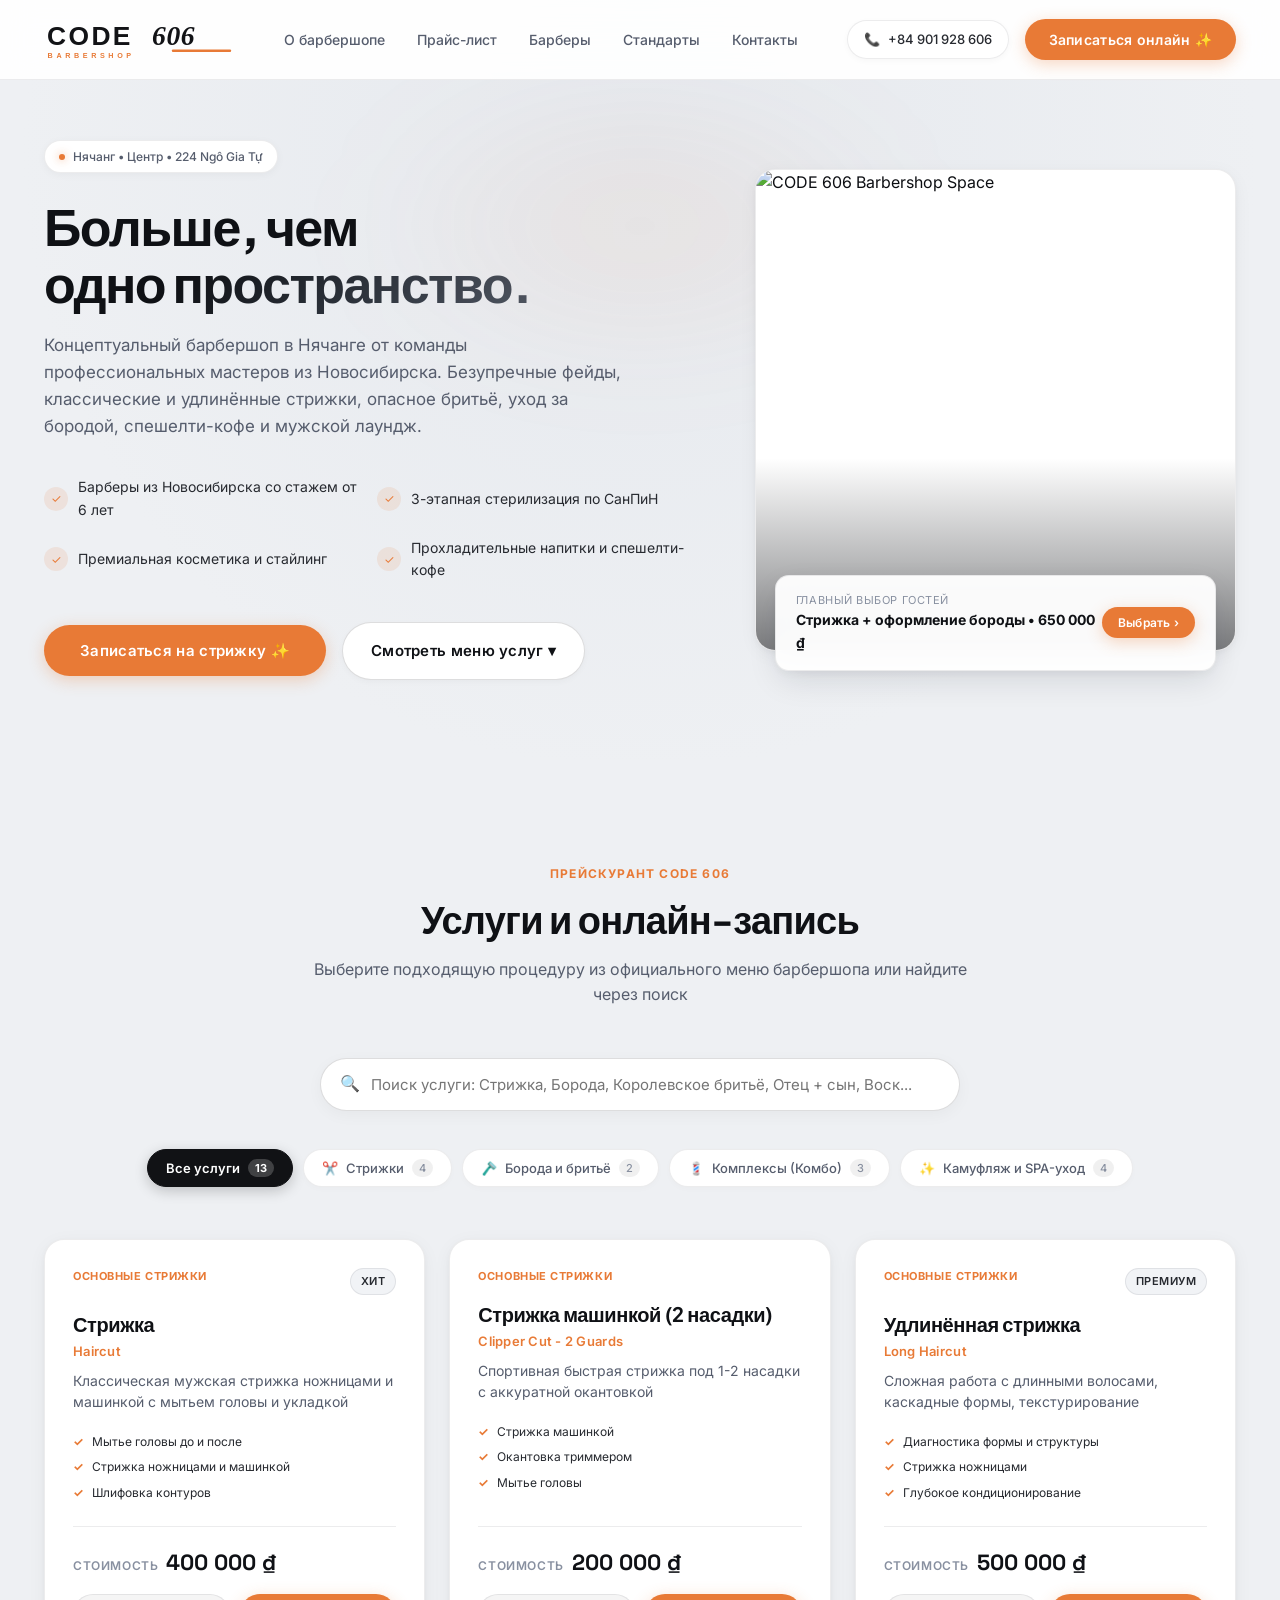
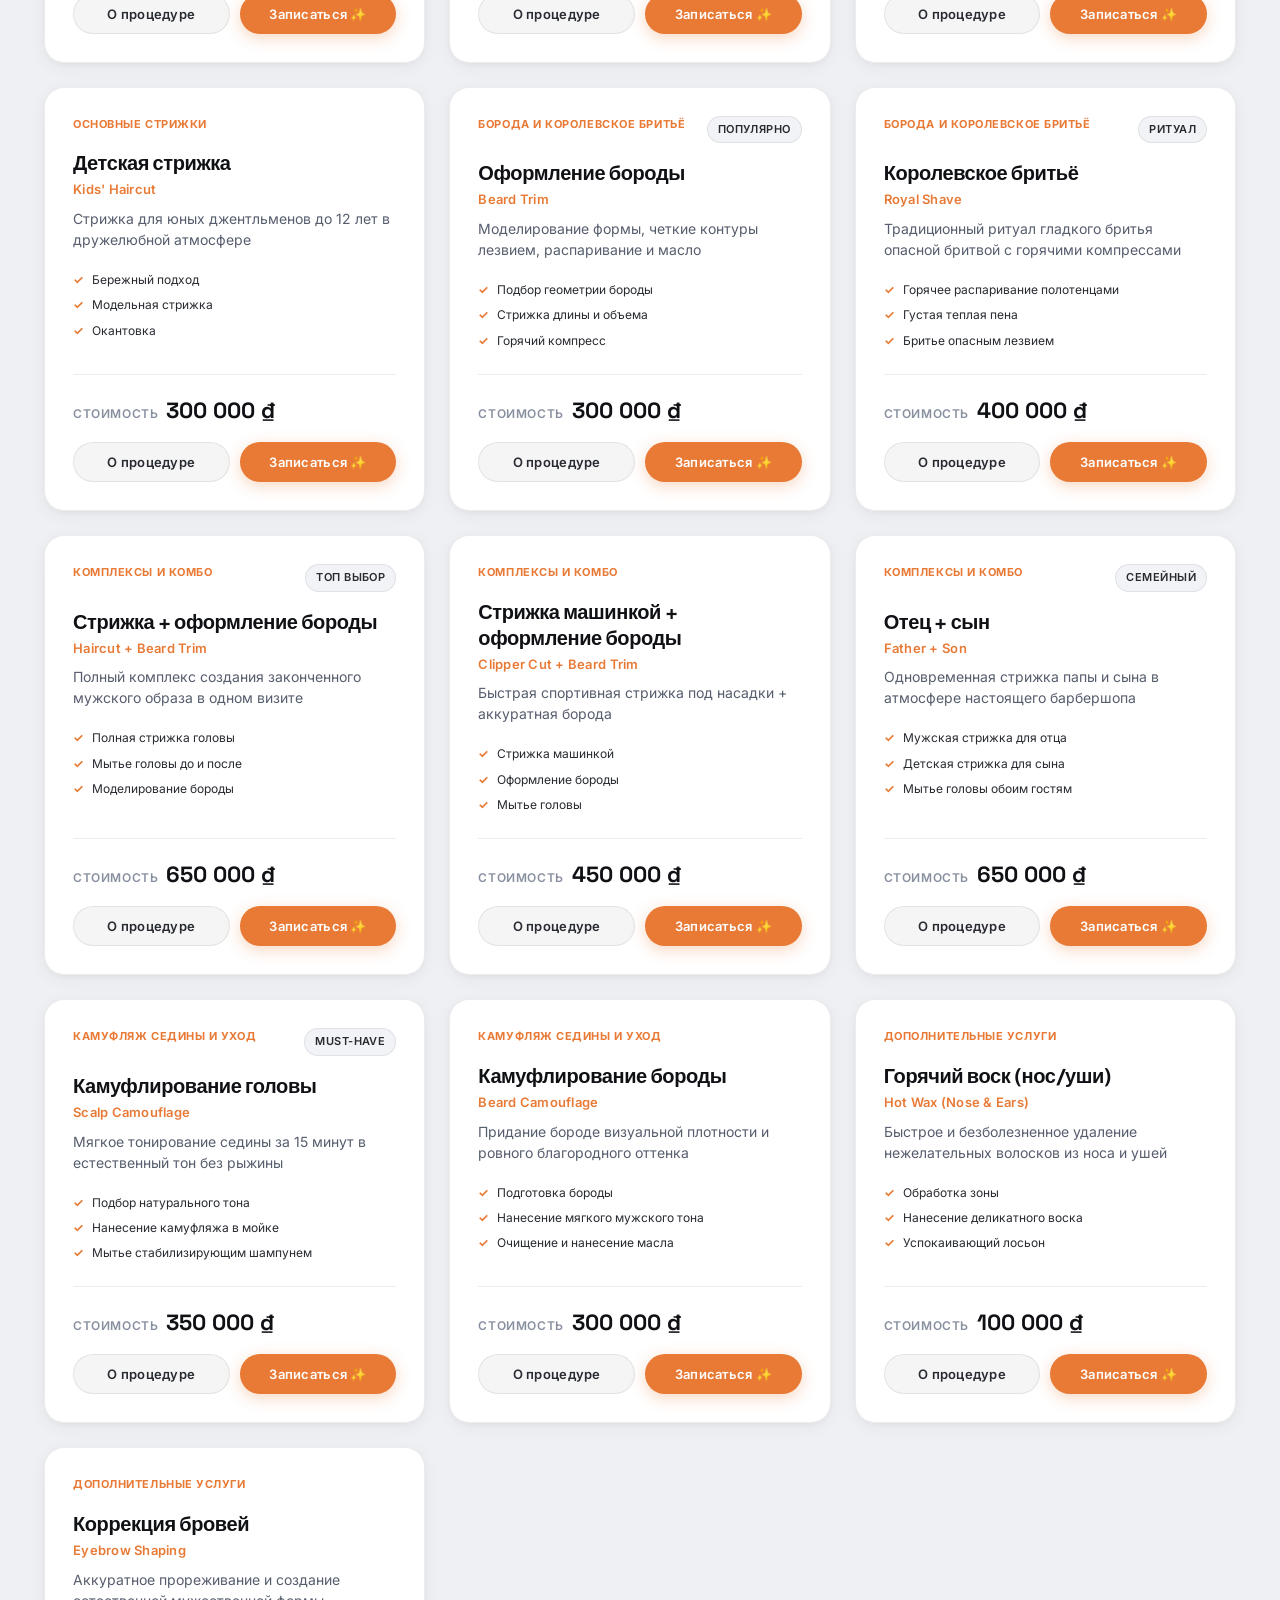
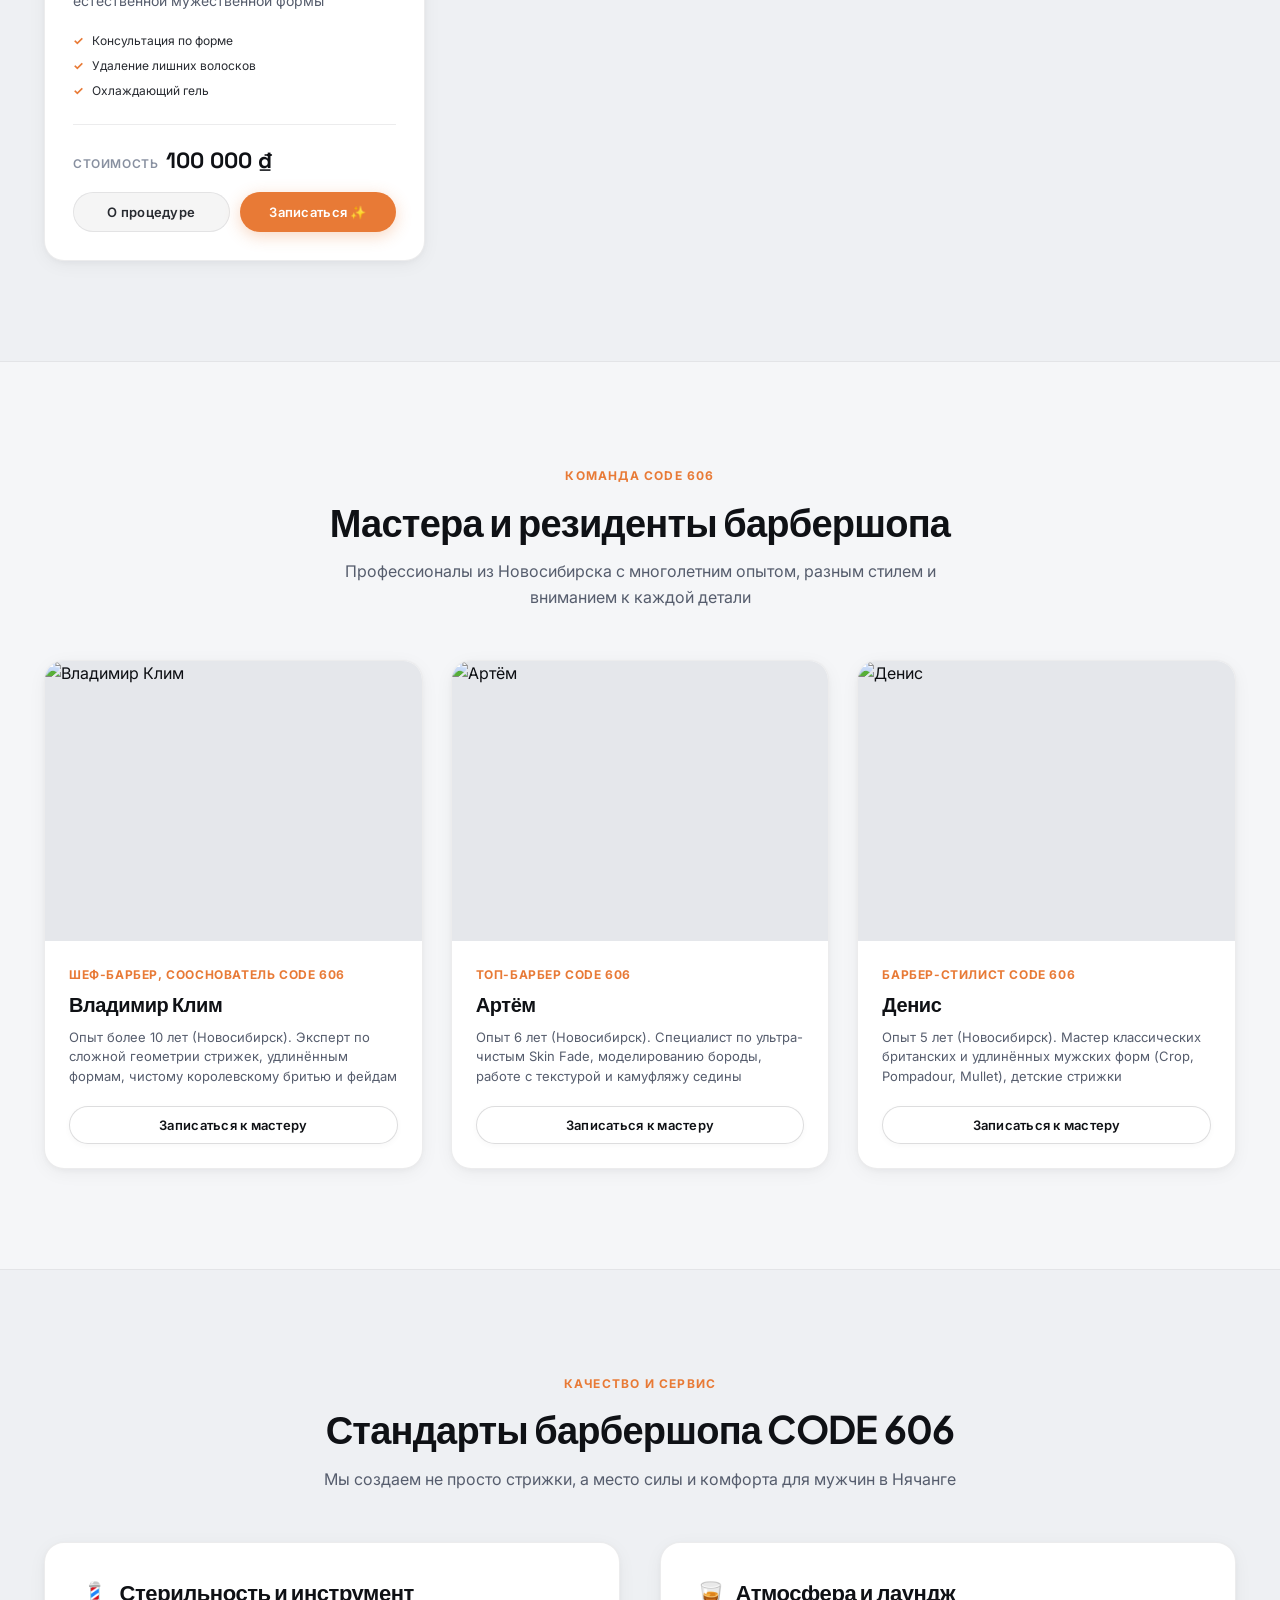
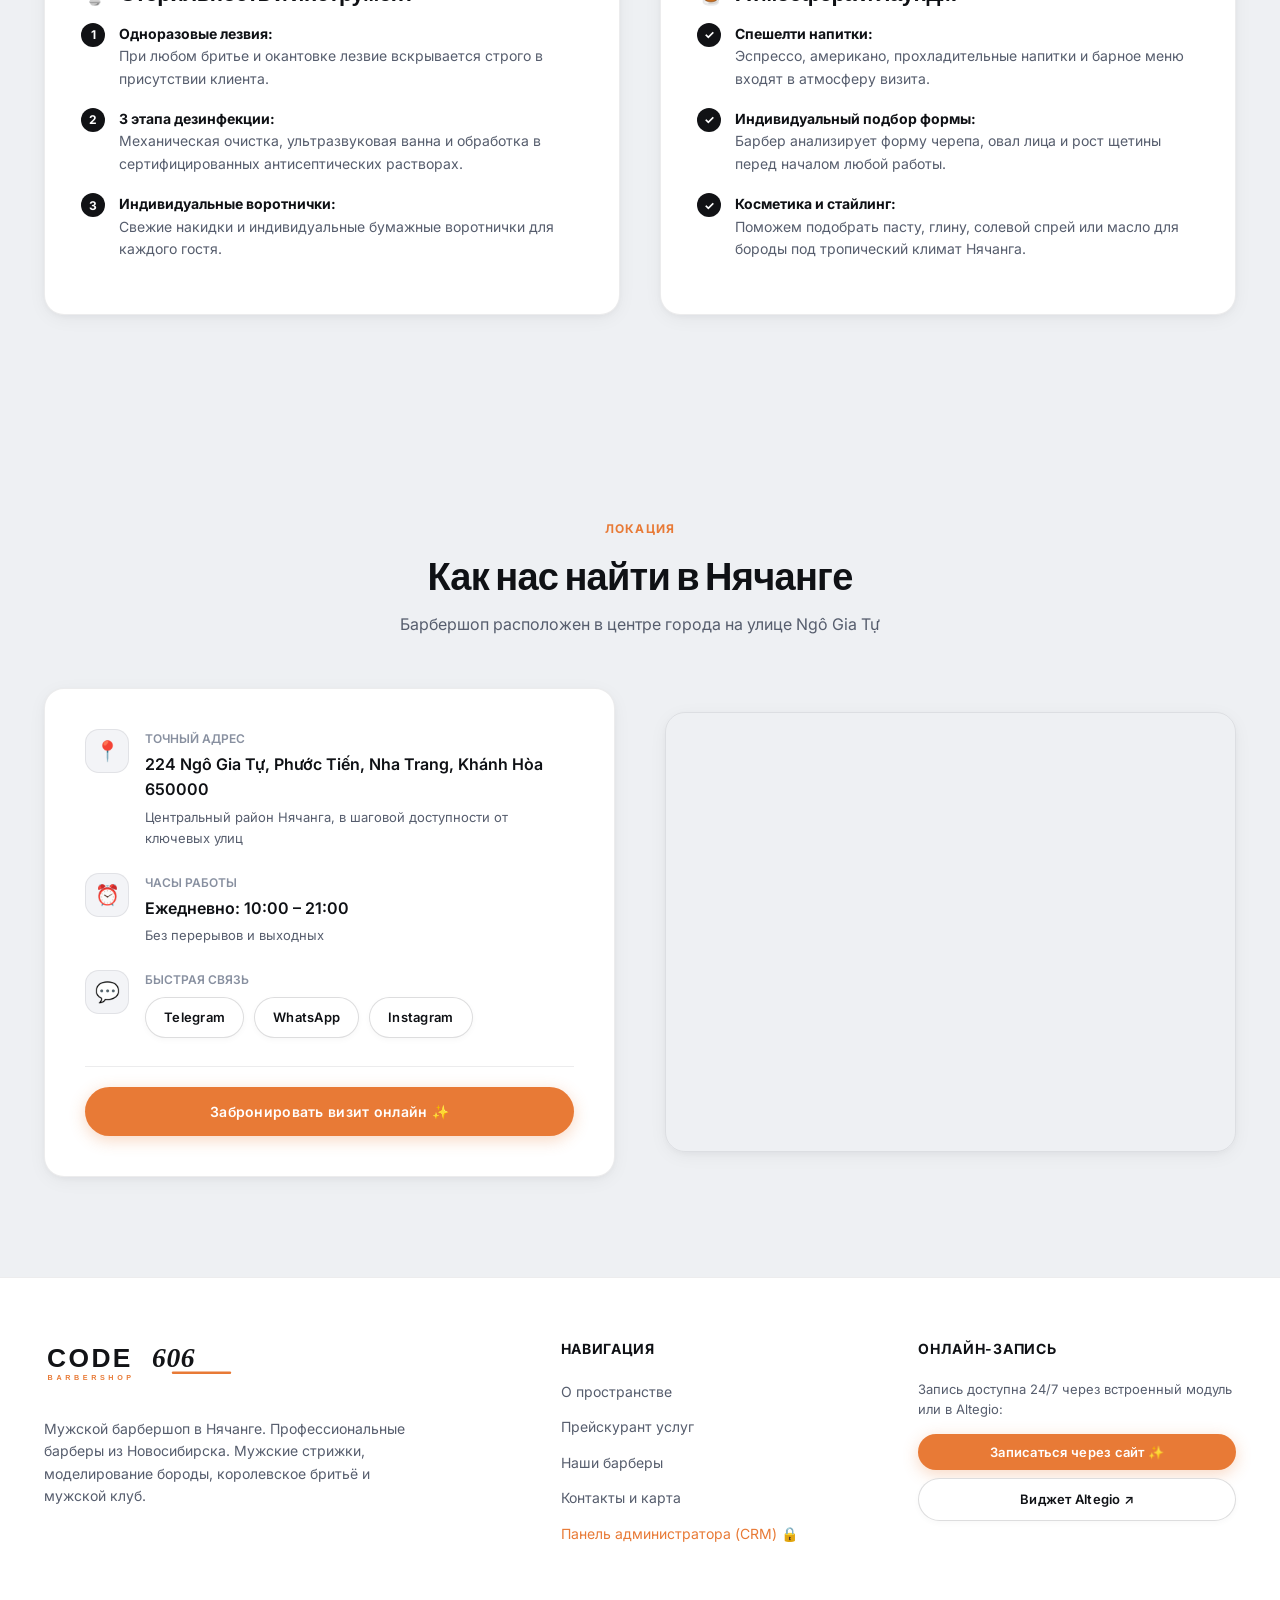
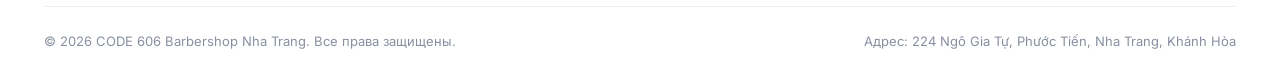
==== code-606/index.html @ a04df71b "Add CODE 606 Barbershop website and CRM in light minimalist theme" ====
<!DOCTYPE html>
<html lang="ru">
<head>
  <meta charset="UTF-8">
  <meta name="viewport" content="width=device-width, initial-scale=1.0">
  <meta http-equiv="Cache-Control" content="no-cache, no-store, must-revalidate">
  <meta http-equiv="Pragma" content="no-cache">
  <meta http-equiv="Expires" content="0">
  <title>CODE 606 Barbershop | Мужские стрижки и бритьё в Нячанге</title>
  <meta name="description" content="CODE 606 Barbershop в Нячанге (224 Ngô Gia Tự). Профессиональные барберы из Новосибирска. Мужские и детские стрижки, удлинённые формы, оформление бороды, королевское бритьё, камуфляж седины и воск.">
  <link rel="stylesheet" href="css/style.css?v=2.0">
  <link rel="icon" type="image/svg+xml" href="assets/favicon.svg">
</head>
<body>

  <!-- Fixed Top Navigation Bar -->
  <header class="header">
    <div class="container header-inner">
      <!-- Brand Logo -->
      <a href="index.html" class="logo-wrap" title="CODE 606 Barbershop">
        <img src="assets/logo.svg" alt="CODE 606 Barbershop" class="brand-logo-img">
      </a>

      <!-- Desktop Navigation -->
      <nav>
        <ul class="nav-links">
          <li><a href="#about" class="nav-link">О барбершопе</a></li>
          <li><a href="#services" class="nav-link">Прайс-лист</a></li>
          <li><a href="#team" class="nav-link">Барберы</a></li>
          <li><a href="#standards" class="nav-link">Стандарты</a></li>
          <li><a href="#contacts" class="nav-link">Контакты</a></li>
        </ul>
      </nav>

      <!-- Action Group -->
      <div class="header-actions">
        <a href="tel:+84901928606" class="phone-pill">
          <span>📞</span> +84 901 928 606
        </a>
        <button class="btn btn-primary" onclick="window.bookingEngine.open()">
          Записаться онлайн ✨
        </button>
      </div>
    </div>
  </header>

  <!-- Hero Section -->
  <section class="hero" id="about">
    <div class="container hero-grid">
      <div class="hero-content">
        <div class="hero-pill-tag">
          <span class="dot"></span>
          <span>Нячанг • Центр • 224 Ngô Gia Tự</span>
        </div>
        
        <h1 class="hero-title">
          Больше, чем <br>
          <span class="highlight">одно пространство.</span>
        </h1>
        
        <p class="hero-desc">
          Концептуальный барбершоп в Нячанге от команды профессиональных мастеров из Новосибирска. Безупречные фейды, классические и удлинённые стрижки, опасное бритьё, уход за бородой, спешелти-кофе и мужской лаундж.
        </p>

        <div class="hero-features">
          <div class="feature-item">
            <div class="feature-icon-circle">✓</div>
            <span>Барберы из Новосибирска со стажем от 6 лет</span>
          </div>
          <div class="feature-item">
            <div class="feature-icon-circle">✓</div>
            <span>3-этапная стерилизация по СанПиН</span>
          </div>
          <div class="feature-item">
            <div class="feature-icon-circle">✓</div>
            <span>Премиальная косметика и стайлинг</span>
          </div>
          <div class="feature-item">
            <div class="feature-icon-circle">✓</div>
            <span>Прохладительные напитки и спешелти-кофе</span>
          </div>
        </div>

        <div class="hero-cta-group">
          <button class="btn btn-primary" data-action="book-general" style="padding: 16px 36px; font-size: 15px;">
            Записаться на стрижку ✨
          </button>
          <a href="#services" class="btn btn-outline" style="padding: 16px 28px; font-size: 15px;">
            Смотреть меню услуг ▾
          </a>
        </div>
      </div>

      <div class="hero-visual">
        <div class="hero-card-frame">
          <img src="https://images.unsplash.com/photo-1503951914875-452162b0f3f1?auto=format&fit=crop&w=1000&q=80" alt="CODE 606 Barbershop Space">
          <div class="hero-card-overlay"></div>
        </div>
        
        <div class="hero-badge-float" onclick="window.bookingEngine.open('srv-haircut-beard')" style="cursor: pointer;" title="Записаться на комбо: Стрижка + оформление бороды">
          <div>
            <div class="badge-info-label">Главный выбор гостей</div>
            <div class="badge-info-val">Стрижка + оформление бороды • 650 000 ₫</div>
          </div>
          <button class="btn btn-primary" style="padding: 8px 16px; font-size: 12px;">Выбрать ›</button>
        </div>
      </div>
    </div>
  </section>

  <!-- Interactive Catalog Section -->
  <section class="section" id="services">
    <div class="container">
      <div class="section-head">
        <span class="section-tag">Прейскурант CODE 606</span>
        <h2 class="section-title">Услуги и онлайн-запись</h2>
        <p class="section-subtitle">Выберите подходящую процедуру из официального меню барбершопа или найдите через поиск</p>
      </div>

      <!-- Toolbar: Search & Categories -->
      <div class="catalog-toolbar">
        <div class="search-bar-wrap">
          <span class="search-icon">🔍</span>
          <input type="text" id="serviceSearchInput" placeholder="Поиск услуги: Стрижка, Борода, Королевское бритьё, Отец + сын, Воск...">
        </div>

        <div class="category-tabs-nav" id="categoryTabs">
          <!-- Injected via app.js -->
        </div>

        <!-- Подкатегории для выбранной группы -->
        <div class="sub-category-pills-nav" id="subCategoryTabs" style="display: none;">
          <!-- Injected via app.js -->
        </div>
      </div>

      <!-- Services Grid -->
      <div class="services-grid" id="servicesGrid">
        <!-- Injected via app.js -->
      </div>
    </div>
  </section>

  <!-- Specialists / Team Section -->
  <section class="section team-section" id="team">
    <div class="container">
      <div class="section-head">
        <span class="section-tag">Команда CODE 606</span>
        <h2 class="section-title">Мастера и резиденты барбершопа</h2>
        <p class="section-subtitle">Профессионалы из Новосибирска с многолетним опытом, разным стилем и вниманием к каждой детали</p>
      </div>

      <div class="team-grid" id="specialistsGrid">
        <!-- Injected via app.js -->
      </div>
    </div>
  </section>

  <!-- Standards & Culture -->
  <section class="section" id="standards">
    <div class="container">
      <div class="section-head">
        <span class="section-tag">Качество и сервис</span>
        <h2 class="section-title">Стандарты барбершопа CODE 606</h2>
        <p class="section-subtitle">Мы создаем не просто стрижки, а место силы и комфорта для мужчин в Нячанге</p>
      </div>

      <div class="info-guide-grid">
        <!-- Card 1 -->
        <div class="info-card">
          <h3 class="info-card-title">
            <span>💈</span> Стерильность и инструмент
          </h3>
          <ul class="info-steps-list">
            <li>
              <span class="step-num">1</span>
              <div>
                <strong style="color: var(--text-main);">Одноразовые лезвия:</strong>
                <p>При любом бритье и окантовке лезвие вскрывается строго в присутствии клиента.</p>
              </div>
            </li>
            <li>
              <span class="step-num">2</span>
              <div>
                <strong style="color: var(--text-main);">3 этапа дезинфекции:</strong>
                <p>Механическая очистка, ультразвуковая ванна и обработка в сертифицированных антисептических растворах.</p>
              </div>
            </li>
            <li>
              <span class="step-num">3</span>
              <div>
                <strong style="color: var(--text-main);">Индивидуальные воротнички:</strong>
                <p>Свежие накидки и индивидуальные бумажные воротнички для каждого гостя.</p>
              </div>
            </li>
          </ul>
        </div>

        <!-- Card 2 -->
        <div class="info-card">
          <h3 class="info-card-title">
            <span>🥃</span> Атмосфера и лаундж
          </h3>
          <ul class="info-steps-list">
            <li>
              <span class="step-num">✓</span>
              <div>
                <strong style="color: var(--text-main);">Спешелти напитки:</strong>
                <p>Эспрессо, американо, прохладительные напитки и барное меню входят в атмосферу визита.</p>
              </div>
            </li>
            <li>
              <span class="step-num">✓</span>
              <div>
                <strong style="color: var(--text-main);">Индивидуальный подбор формы:</strong>
                <p>Барбер анализирует форму черепа, овал лица и рост щетины перед началом любой работы.</p>
              </div>
            </li>
            <li>
              <span class="step-num">✓</span>
              <div>
                <strong style="color: var(--text-main);">Косметика и стайлинг:</strong>
                <p>Поможем подобрать пасту, глину, солевой спрей или масло для бороды под тропический климат Нячанга.</p>
              </div>
            </li>
          </ul>
        </div>
      </div>
    </div>
  </section>

  <!-- Location and Contacts -->
  <section class="section" id="contacts">
    <div class="container">
      <div class="section-head">
        <span class="section-tag">Локация</span>
        <h2 class="section-title">Как нас найти в Нячанге</h2>
        <p class="section-subtitle">Барбершоп расположен в центре города на улице Ngô Gia Tự</p>
      </div>

      <div class="contacts-grid">
        <div class="contact-card-box">
          <div class="contact-row">
            <div class="contact-icon">📍</div>
            <div>
              <div class="contact-label">Точный адрес</div>
              <div class="contact-value">224 Ngô Gia Tự, Phước Tiến, Nha Trang, Khánh Hòa 650000</div>
              <p style="font-size: 13px; margin-top: 4px; color: var(--text-muted);">
                Центральный район Нячанга, в шаговой доступности от ключевых улиц
              </p>
            </div>
          </div>

          <div class="contact-row">
            <div class="contact-icon">⏰</div>
            <div>
              <div class="contact-label">Часы работы</div>
              <div class="contact-value">Ежедневно: 10:00 – 21:00</div>
              <p style="font-size: 13px; margin-top: 4px; color: var(--text-muted);">Без перерывов и выходных</p>
            </div>
          </div>

          <div class="contact-row">
            <div class="contact-icon">💬</div>
            <div>
              <div class="contact-label">Быстрая связь</div>
              <div class="contact-value" style="display: flex; gap: 10px; margin-top: 8px; flex-wrap: wrap;">
                <a href="https://t.me/code606_nhatrang" target="_blank" class="btn btn-outline" style="padding: 9px 18px; font-size: 13px;">
                  Telegram
                </a>
                <a href="https://wa.me/84901928606" target="_blank" class="btn btn-outline" style="padding: 9px 18px; font-size: 13px;">
                  WhatsApp
                </a>
                <a href="https://www.instagram.com/code.606.vn/" target="_blank" class="btn btn-outline" style="padding: 9px 18px; font-size: 13px;">
                  Instagram
                </a>
              </div>
            </div>
          </div>

          <div style="margin-top: 28px; padding-top: 20px; border-top: 1px solid var(--border-subtle);">
            <button class="btn btn-primary" onclick="window.bookingEngine.open()" style="width: 100%; padding: 16px;">
              Забронировать визит онлайн ✨
            </button>
          </div>
        </div>

        <div class="map-container-wrap">
          <iframe 
            src="https://maps.google.com/maps?q=224+Ng%C3%B4+Gia+T%E1%BB%B1,+Ph%C6%B0%E1%BB%9Bc+Ti%E1%BA%BFn,+Nha+Trang,+Kh%C3%A1nh+H%C3%B2a&t=&z=16&ie=UTF8&iwloc=&output=embed" 
            allowfullscreen="" 
            loading="lazy" 
            referrerpolicy="no-referrer-when-downgrade">
          </iframe>
        </div>
      </div>
    </div>
  </section>

  <!-- Footer -->
  <footer class="footer">
    <div class="container">
      <div class="footer-top-grid">
        <div class="footer-brand">
          <img src="assets/logo.svg" alt="CODE 606 Barbershop" style="height: 48px; width: auto; margin-bottom: 8px;">
          <p>
            Мужской барбершоп в Нячанге. Профессиональные барберы из Новосибирска. Мужские стрижки, моделирование бороды, королевское бритьё и мужской клуб.
          </p>
        </div>

        <div>
          <div class="footer-col-title">Навигация</div>
          <ul class="footer-nav-list">
            <li><a href="#about">О пространстве</a></li>
            <li><a href="#services">Прейскурант услуг</a></li>
            <li><a href="#team">Наши барберы</a></li>
            <li><a href="#contacts">Контакты и карта</a></li>
            <li><a href="admin.html" target="_blank" style="color: var(--accent-primary);">Панель администратора (CRM) 🔒</a></li>
          </ul>
        </div>

        <div>
          <div class="footer-col-title">Онлайн-запись</div>
          <p style="font-size: 13px; color: var(--text-muted); margin-bottom: 14px;">
            Запись доступна 24/7 через встроенный модуль или в Altegio:
          </p>
          <div style="display: flex; flex-direction: column; gap: 8px;">
            <button class="btn btn-primary" onclick="window.bookingEngine.open()" style="font-size: 13px; padding: 10px 18px;">
              Записаться через сайт ✨
            </button>
            <a href="https://n1466654.alteg.io/company/1393579/personal/menu?o=" target="_blank" class="btn btn-outline" style="font-size: 13px; padding: 10px 18px;">
              Виджет Altegio ↗
            </a>
          </div>
        </div>
      </div>

      <div class="footer-bottom">
        <div>© 2026 CODE 606 Barbershop Nha Trang. Все права защищены.</div>
        <div>Адрес: 224 Ngô Gia Tự, Phước Tiến, Nha Trang, Khánh Hòa</div>
      </div>
    </div>
  </footer>

  <!-- Booking Modal Engine Overlay (5 Steps) -->
  <div class="modal-overlay" id="bookingModalOverlay">
    <div class="booking-modal-card">
      <div class="modal-header">
        <div style="display: flex; align-items: center; gap: 10px;">
          <span style="font-size: 20px;">💈</span>
          <h3>Онлайн-запись в CODE 606</h3>
        </div>
        <button class="modal-close-btn" id="bookingModalClose">&times;</button>
      </div>

      <!-- Step Indicators -->
      <div class="booking-steps-bar">
        <div class="step-indicator active">
          <div class="step-dot">1</div>
          <span>Услуга</span>
        </div>
        <div class="step-indicator">
          <div class="step-dot">2</div>
          <span>Барбер</span>
        </div>
        <div class="step-indicator">
          <div class="step-dot">3</div>
          <span>Время</span>
        </div>
        <div class="step-indicator">
          <div class="step-dot">4</div>
          <span>Контакты</span>
        </div>
        <div class="step-indicator">
          <div class="step-dot">5</div>
          <span>Бронь</span>
        </div>
      </div>

      <!-- Dynamic Step Content -->
      <div class="modal-body" id="bookingStepsContent">
        <!-- Injected via js/booking.js -->
      </div>
    </div>
  </div>

  <!-- Scripts -->
  <script src="js/data.js?v=2.0"></script>
  <script src="js/booking.js?v=2.0"></script>
  <script src="js/app.js?v=2.0"></script>
</body>
</html>
---- code-606/css/style.css ----
/* 
 * CODE 606 Barbershop (Nha Trang) - Design System & Stylesheet
 * Concept: Modern Minimalist Barber Atelier (Architectural Light Greys, Matte Black & Terracotta Accents)
 * Inspired by CODE 606 Interior: Clean light walls, marble floors, matte black signage & terracotta wood columns
 */

@import url('https://fonts.googleapis.com/css2?family=Inter:wght@300;400;500;600;700&family=Playfair+Display:ital,wght@1,600;1,700&family=Plus+Jakarta+Sans:wght@400;500;600;700;800&family=Space+Grotesk:wght@500;600;700&display=swap');

:root {
  /* Architectural light greys & whites matching CODE 606 salon interior */
  --bg-deep: #EEF0F3;         /* Soft pale grey concrete/marble base */
  --bg-main: #F5F6F8;         /* Subtle neutral off-white surface */
  --bg-surface: #FFFFFF;      /* Clean pure white for primary cards & sheets */
  --bg-card: #FFFFFF;         /* Crisp white cards */
  --bg-card-hover: #F8F9FA;   /* Subtle soft hover */
  --bg-subtle: #E2E5EB;       /* Cool architectural grey for chips & inner boxes */
  --bg-glass: rgba(255, 255, 255, 0.9);

  --border-subtle: rgba(18, 20, 26, 0.08);
  --border-medium: rgba(18, 20, 26, 0.14);
  --border-light: rgba(18, 20, 26, 0.22);

  --text-main: #0F1115;        /* Deep matte black / obsidian */
  --text-sub: #272A30;         /* Dark charcoal secondary */
  --text-muted: #565D6D;       /* Neutral slate grey for body & descriptions */
  --text-dim: #8890A0;         /* Soft grey for small badges & captions */

  --accent-primary: #E87A36;   /* Signature CODE 606 Terracotta Orange */
  --accent-primary-hover: #D76926;
  --accent-primary-subtle: rgba(232, 122, 54, 0.12);
  --accent-dark: #121316;      /* Crisp matte black accent */
  --accent-silver: #64748B;
  --accent-glow: rgba(232, 122, 54, 0.2);
  --accent-emerald: #059669;
  --accent-amber: #E87A36;

  --font-heading: 'Plus Jakarta Sans', -apple-system, sans-serif;
  --font-serif: 'Playfair Display', Georgia, serif;
  --font-body: 'Inter', -apple-system, sans-serif;
  --font-mono: 'Space Grotesk', monospace;

  --shadow-card: 0 4px 20px -2px rgba(18, 24, 38, 0.06), 0 2px 6px -1px rgba(18, 24, 38, 0.04);
  --shadow-hover: 0 12px 32px -4px rgba(18, 24, 38, 0.12), 0 4px 12px -2px rgba(18, 24, 38, 0.06);
  --shadow-glow: 0 0 25px rgba(232, 122, 54, 0.18);
  --shadow-modal: 0 24px 60px -12px rgba(15, 23, 42, 0.2);

  --radius-sm: 8px;
  --radius-md: 14px;
  --radius-lg: 20px;
  --radius-full: 9999px;

  --header-height: 80px;
}

*, *::before, *::after {
  box-sizing: border-box;
  margin: 0;
  padding: 0;
}

html {
  scroll-behavior: smooth;
  font-size: 16px;
  background-color: var(--bg-deep);
  color: var(--text-main);
  -webkit-font-smoothing: antialiased;
}

body {
  font-family: var(--font-body);
  background-color: var(--bg-deep);
  color: var(--text-main);
  line-height: 1.6;
  overflow-x: hidden;
}

/* Typography Helpers */
h1, h2, h3, h4, h5, h6 {
  font-family: var(--font-heading);
  font-weight: 700;
  color: var(--text-main);
  line-height: 1.25;
  letter-spacing: -0.02em;
}

p {
  color: var(--text-muted);
}

a {
  color: inherit;
  text-decoration: none;
  transition: all 0.2s ease;
}

button {
  cursor: pointer;
  font-family: inherit;
  border: none;
  background: none;
  outline: none;
  transition: all 0.2s ease;
}

.container {
  max-width: 1240px;
  margin: 0 auto;
  padding: 0 24px;
}

/* Buttons */
.btn {
  display: inline-flex;
  align-items: center;
  justify-content: center;
  gap: 8px;
  padding: 12px 24px;
  font-size: 14px;
  font-weight: 600;
  border-radius: var(--radius-full);
  text-align: center;
  white-space: nowrap;
  letter-spacing: 0.02em;
  transition: all 0.25s cubic-bezier(0.16, 1, 0.3, 1);
}

.btn-primary {
  background: var(--accent-primary);
  color: #FFFFFF;
  box-shadow: 0 4px 16px rgba(232, 122, 54, 0.3);
}

.btn-primary:hover {
  background: var(--accent-primary-hover);
  transform: translateY(-2px);
  box-shadow: 0 6px 22px rgba(232, 122, 54, 0.45);
  color: #FFFFFF;
}

.btn-white {
  background: #FFFFFF;
  color: var(--text-main);
  border: 1px solid var(--border-medium);
  box-shadow: 0 2px 8px rgba(0, 0, 0, 0.06);
}

.btn-white:hover {
  background: #F1F3F6;
  transform: translateY(-2px);
  box-shadow: 0 4px 12px rgba(0, 0, 0, 0.1);
  color: var(--text-main);
}

.btn-dark {
  background: #111215;
  color: #FFFFFF;
  box-shadow: 0 4px 14px rgba(0, 0, 0, 0.18);
}

.btn-dark:hover {
  background: #23252B;
  transform: translateY(-2px);
  box-shadow: 0 6px 20px rgba(0, 0, 0, 0.28);
  color: #FFFFFF;
}

.btn-outline {
  background: #FFFFFF;
  color: var(--text-main);
  border: 1px solid var(--border-medium);
  box-shadow: 0 2px 6px rgba(0, 0, 0, 0.03);
}

.btn-outline:hover {
  background: rgba(232, 122, 54, 0.05);
  border-color: var(--accent-primary);
  color: var(--accent-primary);
  transform: translateY(-2px);
}

.btn-glass {
  background: rgba(0, 0, 0, 0.04);
  color: var(--text-sub);
  border: 1px solid var(--border-subtle);
}

.btn-glass:hover {
  background: rgba(0, 0, 0, 0.08);
  color: var(--text-main);
}

.badge-tag {
  display: inline-flex;
  align-items: center;
  padding: 4px 10px;
  font-size: 11px;
  font-weight: 600;
  border-radius: var(--radius-full);
  letter-spacing: 0.04em;
  text-transform: uppercase;
}

.badge-tag-white {
  background: #F1F3F6;
  color: var(--text-sub);
  border: 1px solid var(--border-subtle);
}

/* Header */
.header {
  position: fixed;
  top: 0;
  left: 0;
  right: 0;
  height: var(--header-height);
  background: rgba(255, 255, 255, 0.92);
  backdrop-filter: blur(16px);
  -webkit-backdrop-filter: blur(16px);
  border-bottom: 1px solid var(--border-subtle);
  z-index: 1000;
  transition: all 0.3s ease;
}

.header-inner {
  display: flex;
  align-items: center;
  justify-content: space-between;
  height: 100%;
}

.logo-wrap {
  display: flex;
  align-items: center;
  gap: 12px;
}

.logo-wrap img {
  height: 48px;
  width: auto;
  display: block;
}

.nav-links {
  display: flex;
  align-items: center;
  gap: 32px;
  list-style: none;
}

.nav-link {
  font-size: 14px;
  font-weight: 500;
  color: var(--text-muted);
}

.nav-link:hover {
  color: var(--text-main);
}

.header-actions {
  display: flex;
  align-items: center;
  gap: 16px;
}

.phone-pill {
  display: inline-flex;
  align-items: center;
  gap: 8px;
  padding: 8px 16px;
  border-radius: var(--radius-full);
  background: #FFFFFF;
  border: 1px solid var(--border-subtle);
  font-size: 13px;
  font-weight: 500;
  color: var(--text-sub);
  box-shadow: 0 2px 6px rgba(0, 0, 0, 0.03);
}

.phone-pill:hover {
  border-color: var(--accent-primary);
  color: var(--accent-primary);
}

/* Hero Section */
.hero {
  position: relative;
  padding-top: calc(var(--header-height) + 60px);
  padding-bottom: 80px;
  overflow: hidden;
  background: radial-gradient(circle at 50% 20%, rgba(226, 230, 236, 0.7) 0%, rgba(238, 240, 243, 0) 70%), var(--bg-deep);
}

.hero::before {
  content: '';
  position: absolute;
  top: 10%;
  left: 50%;
  transform: translateX(-50%);
  width: 600px;
  height: 300px;
  background: radial-gradient(ellipse, rgba(232, 122, 54, 0.08) 0%, rgba(232, 122, 54, 0) 70%);
  filter: blur(60px);
  pointer-events: none;
}

.hero-grid {
  display: grid;
  grid-template-columns: 1.15fr 0.85fr;
  gap: 60px;
  align-items: center;
}

.hero-pill-tag {
  display: inline-flex;
  align-items: center;
  gap: 8px;
  padding: 6px 14px;
  border-radius: var(--radius-full);
  background: #FFFFFF;
  border: 1px solid var(--border-subtle);
  font-size: 12px;
  font-weight: 500;
  color: var(--text-muted);
  box-shadow: 0 2px 8px rgba(0, 0, 0, 0.04);
  margin-bottom: 24px;
}

.hero-pill-tag .dot {
  width: 6px;
  height: 6px;
  border-radius: 50%;
  background: var(--accent-primary);
  box-shadow: 0 0 8px rgba(232, 122, 54, 0.6);
}

.hero-title {
  font-size: 52px;
  font-weight: 800;
  letter-spacing: -0.03em;
  line-height: 1.1;
  margin-bottom: 20px;
  color: var(--text-main);
}

.hero-title span.highlight {
  background: linear-gradient(135deg, #0F1115 30%, #4B5563 100%);
  -webkit-background-clip: text;
  -webkit-text-fill-color: transparent;
}

.hero-desc {
  font-size: 17px;
  line-height: 1.6;
  color: var(--text-muted);
  margin-bottom: 36px;
  max-width: 580px;
}

.hero-features {
  display: grid;
  grid-template-columns: 1fr 1fr;
  gap: 16px;
  margin-bottom: 40px;
}

.feature-item {
  display: flex;
  align-items: center;
  gap: 10px;
  font-size: 14px;
  color: var(--text-sub);
}

.feature-icon-circle {
  width: 24px;
  height: 24px;
  border-radius: 50%;
  background: rgba(232, 122, 54, 0.12);
  display: flex;
  align-items: center;
  justify-content: center;
  font-size: 12px;
  color: var(--accent-primary);
  flex-shrink: 0;
}

.hero-cta-group {
  display: flex;
  align-items: center;
  gap: 16px;
  flex-wrap: wrap;
}

.hero-visual {
  position: relative;
}

.hero-card-frame {
  position: relative;
  border-radius: var(--radius-lg);
  overflow: hidden;
  border: 1px solid var(--border-subtle);
  box-shadow: var(--shadow-card);
  background: #FFFFFF;
}

.hero-card-frame img {
  width: 100%;
  height: 480px;
  object-fit: cover;
  display: block;
  filter: contrast(1.02) brightness(0.98);
}

.hero-card-overlay {
  position: absolute;
  inset: 0;
  background: linear-gradient(180deg, rgba(0,0,0,0) 60%, rgba(15,17,21,0.55) 100%);
}

.hero-badge-float {
  position: absolute;
  bottom: -20px;
  left: 20px;
  right: 20px;
  background: rgba(255, 255, 255, 0.95);
  backdrop-filter: blur(16px);
  -webkit-backdrop-filter: blur(16px);
  border: 1px solid var(--border-subtle);
  border-radius: var(--radius-md);
  padding: 16px 20px;
  display: flex;
  align-items: center;
  justify-content: space-between;
  box-shadow: var(--shadow-hover);
}

.badge-info-label {
  font-size: 11px;
  color: var(--text-dim);
  text-transform: uppercase;
  letter-spacing: 0.05em;
}

.badge-info-val {
  font-size: 14px;
  font-weight: 700;
  color: var(--text-main);
}

/* Section Headings */
.section {
  padding: 100px 0;
  position: relative;
}

.section-head {
  text-align: center;
  max-width: 680px;
  margin: 0 auto 50px auto;
}

.section-tag {
  display: inline-block;
  font-size: 12px;
  font-weight: 700;
  color: var(--accent-primary);
  text-transform: uppercase;
  letter-spacing: 0.1em;
  margin-bottom: 12px;
}

.section-title {
  font-size: 38px;
  margin-bottom: 14px;
  color: var(--text-main);
}

.section-subtitle {
  font-size: 16px;
  color: var(--text-muted);
}

/* Catalog & Filters */
.catalog-toolbar {
  margin-bottom: 40px;
}

.search-bar-wrap {
  position: relative;
  max-width: 640px;
  margin: 0 auto 30px auto;
}

.search-bar-wrap input {
  width: 100%;
  padding: 16px 20px 16px 50px;
  background: #FFFFFF;
  border: 1px solid var(--border-medium);
  border-radius: var(--radius-full);
  color: var(--text-main);
  font-family: inherit;
  font-size: 15px;
  transition: all 0.2s ease;
  box-shadow: 0 4px 16px rgba(0, 0, 0, 0.04);
}

.search-bar-wrap input:focus {
  border-color: var(--accent-primary);
  background: #FFFFFF;
  outline: none;
  box-shadow: 0 0 20px rgba(232, 122, 54, 0.15);
}

.search-bar-wrap .search-icon {
  position: absolute;
  left: 20px;
  top: 50%;
  transform: translateY(-50%);
  font-size: 16px;
  color: var(--text-dim);
  pointer-events: none;
}

/* Category Filter Tabs (Grouped, 100% Screen Fit Without Horizontal Scrolling) */
.category-tabs-nav {
  display: flex;
  flex-wrap: wrap;
  justify-content: center;
  align-items: center;
  gap: 8px 10px;
  padding: 8px 4px 12px 4px;
}

.cat-tab-btn {
  display: inline-flex;
  align-items: center;
  gap: 8px;
  padding: 9px 18px;
  border-radius: var(--radius-full);
  background: #FFFFFF;
  border: 1px solid var(--border-subtle);
  color: var(--text-muted);
  font-size: 13px;
  font-weight: 500;
  cursor: pointer;
  white-space: nowrap;
  box-shadow: 0 2px 6px rgba(0, 0, 0, 0.02);
  transition: all 0.2s ease;
}

.cat-tab-btn:hover {
  border-color: var(--border-medium);
  color: var(--text-main);
  background: #F8F9FA;
}

.cat-tab-btn.active {
  background: #111215;
  color: #FFFFFF;
  border-color: #111215;
  font-weight: 600;
  box-shadow: 0 4px 14px rgba(0, 0, 0, 0.2);
}

.cat-tab-count {
  font-size: 11px;
  padding: 2px 7px;
  border-radius: 9999px;
  background: rgba(0, 0, 0, 0.06);
  color: var(--text-dim);
}

.cat-tab-btn.active .cat-tab-count {
  background: rgba(255, 255, 255, 0.2);
  color: #FFFFFF;
  font-weight: 700;
}

/* Secondary Sub-Category Filter Chips */
.sub-category-pills-nav {
  display: flex;
  flex-wrap: wrap;
  justify-content: center;
  align-items: center;
  gap: 6px 8px;
  margin-top: 8px;
  padding: 4px;
  animation: fadeIn 0.2s ease;
}

.sub-cat-btn {
  display: inline-flex;
  align-items: center;
  gap: 6px;
  padding: 6px 14px;
  border-radius: var(--radius-full);
  background: #FFFFFF;
  border: 1px solid var(--border-subtle);
  color: var(--text-muted);
  font-size: 12px;
  font-weight: 500;
  cursor: pointer;
  transition: all 0.2s ease;
}

.sub-cat-btn:hover {
  border-color: var(--border-medium);
  color: var(--text-main);
  background: #F8F9FA;
}

.sub-cat-btn.active {
  background: rgba(232, 122, 54, 0.12);
  color: var(--accent-primary);
  border-color: var(--accent-primary);
  font-weight: 600;
}

/* Services Grid */
.services-grid {
  display: grid;
  grid-template-columns: repeat(auto-fill, minmax(360px, 1fr));
  gap: 24px;
}

.service-card {
  background: #FFFFFF;
  border-radius: var(--radius-lg);
  padding: 28px;
  border: 1px solid var(--border-subtle);
  box-shadow: var(--shadow-card);
  display: flex;
  flex-direction: column;
  justify-content: space-between;
  position: relative;
  transition: all 0.3s cubic-bezier(0.16, 1, 0.3, 1);
}

.service-card:hover {
  transform: translateY(-4px);
  border-color: rgba(232, 122, 54, 0.3);
  box-shadow: var(--shadow-hover);
}

.card-top-meta {
  display: flex;
  align-items: flex-start;
  justify-content: space-between;
  gap: 12px;
  margin-bottom: 16px;
}

.card-category-label {
  font-size: 11px;
  font-weight: 700;
  text-transform: uppercase;
  color: var(--accent-primary);
  letter-spacing: 0.05em;
}

.service-name {
  font-size: 20px;
  font-weight: 700;
  margin-bottom: 10px;
  line-height: 1.3;
  color: var(--text-main);
}

.service-short-desc {
  font-size: 14px;
  color: var(--text-muted);
  line-height: 1.5;
  margin-bottom: 20px;
}

.service-includes-list {
  list-style: none;
  margin-bottom: 24px;
}

.service-includes-list li {
  font-size: 12px;
  color: var(--text-sub);
  display: flex;
  align-items: center;
  gap: 8px;
  margin-bottom: 6px;
}

.service-includes-list li::before {
  content: '✓';
  color: var(--accent-primary);
  font-weight: bold;
}

.service-variants-box {
  background: #F8F9FB;
  border: 1px solid var(--border-subtle);
  border-radius: var(--radius-md);
  padding: 12px;
  margin-bottom: 20px;
}

.variant-row {
  display: flex;
  justify-content: space-between;
  align-items: center;
  font-size: 12px;
  padding: 4px 0;
  border-bottom: 1px solid rgba(0, 0, 0, 0.05);
}

.variant-row:last-child {
  border-bottom: none;
}

.variant-name {
  color: var(--text-muted);
}

.variant-price {
  font-family: var(--font-mono);
  font-weight: 600;
  color: var(--text-main);
}

.card-bottom-actions {
  display: flex;
  flex-direction: column;
  gap: 14px;
  padding-top: 18px;
  border-top: 1px solid var(--border-subtle);
  margin-top: auto;
}

.card-price-row {
  display: flex;
  align-items: baseline;
  gap: 8px;
  white-space: nowrap;
}

.price-prefix {
  font-size: 12px;
  color: var(--text-dim);
  text-transform: uppercase;
  font-weight: 600;
  letter-spacing: 0.05em;
}

.price-val {
  font-family: var(--font-mono);
  font-size: 22px;
  font-weight: 700;
  color: var(--text-main);
  white-space: nowrap;
}

.card-buttons-row {
  display: grid;
  grid-template-columns: 1fr 1fr;
  gap: 10px;
  width: 100%;
}

.card-buttons-row .btn {
  width: 100%;
  padding: 11px 12px;
  font-size: 13px;
  font-weight: 600;
  justify-content: center;
  white-space: nowrap;
}

/* Specialists / Team Section */
.team-section {
  background: var(--bg-main);
  border-top: 1px solid var(--border-subtle);
  border-bottom: 1px solid var(--border-subtle);
}

.team-grid {
  display: grid;
  grid-template-columns: repeat(auto-fill, minmax(280px, 1fr));
  gap: 28px;
}

.specialist-card {
  background: #FFFFFF;
  border-radius: var(--radius-lg);
  overflow: hidden;
  border: 1px solid var(--border-subtle);
  box-shadow: var(--shadow-card);
  transition: all 0.3s ease;
  display: flex;
  flex-direction: column;
}

.specialist-card:hover {
  transform: translateY(-4px);
  border-color: var(--border-medium);
  box-shadow: var(--shadow-hover);
}

.specialist-photo-wrap {
  position: relative;
  width: 100%;
  height: 280px;
  overflow: hidden;
  background: #E5E7EB;
}

.specialist-photo-wrap img {
  width: 100%;
  height: 100%;
  object-fit: cover;
  filter: contrast(1.02);
  transition: transform 0.4s ease;
}

.specialist-card:hover .specialist-photo-wrap img {
  transform: scale(1.04);
}

.specialist-details {
  padding: 24px;
  display: flex;
  flex-direction: column;
  flex-grow: 1;
}

.specialist-role {
  font-size: 12px;
  font-weight: 700;
  text-transform: uppercase;
  color: var(--accent-primary);
  letter-spacing: 0.05em;
  margin-bottom: 6px;
}

.specialist-name {
  font-size: 20px;
  font-weight: 700;
  margin-bottom: 12px;
  color: var(--text-main);
}

.specialist-exp {
  font-size: 13px;
  color: var(--text-muted);
  line-height: 1.5;
  margin-bottom: 20px;
  flex-grow: 1;
}

/* Hair Length Guide & Rules */
.info-guide-grid {
  display: grid;
  grid-template-columns: 1fr 1fr;
  gap: 40px;
  margin-top: 50px;
}

.info-card {
  background: #FFFFFF;
  border-radius: var(--radius-lg);
  padding: 36px;
  border: 1px solid var(--border-subtle);
  box-shadow: var(--shadow-card);
}

.info-card-title {
  font-size: 22px;
  margin-bottom: 16px;
  display: flex;
  align-items: center;
  gap: 12px;
  color: var(--text-main);
}

.info-steps-list {
  list-style: none;
}

.info-steps-list li {
  display: flex;
  gap: 14px;
  margin-bottom: 18px;
  font-size: 14px;
}

.step-num {
  width: 24px;
  height: 24px;
  border-radius: 50%;
  background: #111215;
  color: #FFFFFF;
  font-size: 12px;
  font-weight: bold;
  display: flex;
  align-items: center;
  justify-content: center;
  flex-shrink: 0;
}

/* Contacts & Location Section */
.contacts-grid {
  display: grid;
  grid-template-columns: 1fr 1fr;
  gap: 50px;
  align-items: center;
}

.contact-card-box {
  background: #FFFFFF;
  border-radius: var(--radius-lg);
  padding: 40px;
  border: 1px solid var(--border-subtle);
  box-shadow: var(--shadow-card);
}

.contact-row {
  display: flex;
  align-items: flex-start;
  gap: 16px;
  margin-bottom: 24px;
}

.contact-icon {
  font-size: 20px;
  width: 44px;
  height: 44px;
  border-radius: var(--radius-md);
  background: #F3F4F7;
  border: 1px solid var(--border-subtle);
  display: flex;
  align-items: center;
  justify-content: center;
  flex-shrink: 0;
  color: var(--accent-primary);
}

.contact-label {
  font-size: 12px;
  color: var(--text-dim);
  text-transform: uppercase;
  margin-bottom: 4px;
  font-weight: 600;
}

.contact-value {
  font-size: 16px;
  font-weight: 600;
  color: var(--text-main);
}

.map-container-wrap {
  border-radius: var(--radius-lg);
  overflow: hidden;
  border: 1px solid var(--border-subtle);
  height: 440px;
  box-shadow: var(--shadow-card);
  position: relative;
}

.map-container-wrap iframe {
  width: 100%;
  height: 100%;
  border: 0;
}

/* Footer */
.footer {
  background: #FFFFFF;
  border-top: 1px solid var(--border-subtle);
  padding: 60px 0 30px 0;
}

.footer-top-grid {
  display: grid;
  grid-template-columns: 1.5fr 1fr 1fr;
  gap: 40px;
  margin-bottom: 50px;
}

.footer-brand p {
  font-size: 14px;
  color: var(--text-muted);
  margin-top: 16px;
  max-width: 380px;
}

.footer-col-title {
  font-size: 14px;
  font-weight: 700;
  text-transform: uppercase;
  letter-spacing: 0.05em;
  margin-bottom: 18px;
  color: var(--text-main);
}

.footer-nav-list {
  list-style: none;
}

.footer-nav-list li {
  margin-bottom: 10px;
}

.footer-nav-list a {
  font-size: 14px;
  color: var(--text-muted);
}

.footer-nav-list a:hover {
  color: var(--accent-primary);
}

.footer-bottom {
  border-top: 1px solid var(--border-subtle);
  padding-top: 24px;
  display: flex;
  justify-content: space-between;
  align-items: center;
  font-size: 13px;
  color: var(--text-dim);
}

/* ===================================================
 * BOOKING ENGINE MODAL (5-STEP PROCESS)
 * =================================================== */
.modal-overlay {
  position: fixed;
  inset: 0;
  background: rgba(15, 23, 42, 0.45);
  backdrop-filter: blur(8px);
  -webkit-backdrop-filter: blur(8px);
  z-index: 2000;
  display: flex;
  align-items: center;
  justify-content: center;
  padding: 20px;
  opacity: 0;
  visibility: hidden;
  transition: all 0.25s ease;
}

.modal-overlay.active {
  opacity: 1;
  visibility: visible;
}

.booking-modal-card {
  background: #FFFFFF;
  border: 1px solid var(--border-subtle);
  border-radius: var(--radius-lg);
  width: 100%;
  max-width: 680px;
  max-height: 90vh;
  display: flex;
  flex-direction: column;
  overflow: hidden;
  box-shadow: var(--shadow-modal);
  transform: translateY(20px);
  transition: transform 0.3s cubic-bezier(0.16, 1, 0.3, 1);
}

.modal-overlay.active .booking-modal-card {
  transform: translateY(0);
}

.modal-header {
  padding: 24px 28px;
  border-bottom: 1px solid var(--border-subtle);
  display: flex;
  align-items: center;
  justify-content: space-between;
  background: #FFFFFF;
}

.modal-header h3 {
  font-size: 20px;
  color: var(--text-main);
}

.modal-close-btn {
  font-size: 24px;
  color: var(--text-muted);
  width: 36px;
  height: 36px;
  border-radius: 50%;
  display: flex;
  align-items: center;
  justify-content: center;
}

.modal-close-btn:hover {
  background: #F3F4F6;
  color: var(--text-main);
}

.booking-steps-bar {
  display: flex;
  border-bottom: 1px solid var(--border-subtle);
  background: #F8F9FA;
  padding: 12px 28px;
  gap: 12px;
}

.step-indicator {
  display: flex;
  align-items: center;
  gap: 8px;
  font-size: 12px;
  font-weight: 600;
  color: var(--text-dim);
}

.step-indicator.active {
  color: var(--text-main);
}

.step-indicator.completed {
  color: var(--accent-emerald);
}

.step-dot {
  width: 20px;
  height: 20px;
  border-radius: 50%;
  background: rgba(0, 0, 0, 0.08);
  display: flex;
  align-items: center;
  justify-content: center;
  font-size: 10px;
  color: var(--text-sub);
}

.step-indicator.active .step-dot {
  background: #111215;
  color: #FFFFFF;
}

.step-indicator.completed .step-dot {
  background: var(--accent-emerald);
  color: #FFFFFF;
}

.modal-body {
  padding: 28px;
  overflow-y: auto;
  flex-grow: 1;
}

/* Booking Form Elements */
.booking-form-group {
  margin-bottom: 20px;
}

.form-label {
  display: block;
  font-size: 13px;
  font-weight: 600;
  margin-bottom: 8px;
  color: var(--text-sub);
}

.form-input, .form-select, .form-textarea {
  width: 100%;
  padding: 14px 16px;
  border-radius: var(--radius-sm);
  background: #FFFFFF;
  border: 1px solid var(--border-medium);
  color: var(--text-main);
  font-family: inherit;
  font-size: 14px;
  transition: all 0.2s ease;
}

.form-input:focus, .form-select:focus, .form-textarea:focus {
  border-color: var(--accent-primary);
  background: #FFFFFF;
  outline: none;
  box-shadow: 0 0 16px rgba(232, 122, 54, 0.15);
}

.time-slots-grid {
  display: grid;
  grid-template-columns: repeat(4, 1fr);
  gap: 10px;
  margin-top: 10px;
}

.time-slot-btn {
  padding: 12px;
  text-align: center;
  border-radius: var(--radius-sm);
  background: #F8F9FA;
  border: 1px solid var(--border-subtle);
  color: var(--text-main);
  font-family: var(--font-mono);
  font-size: 14px;
  font-weight: 600;
}

.time-slot-btn:hover {
  background: #FFFFFF;
  border-color: var(--accent-primary);
  color: var(--accent-primary);
}

.time-slot-btn.active {
  background: #111215;
  color: #FFFFFF;
  border-color: #111215;
}

/* ===================================================
 * ADMIN CRM PANEL STYLES
 * =================================================== */
.admin-layout {
  display: flex;
  min-height: 100vh;
  background: var(--bg-deep);
}

.admin-sidebar {
  width: 260px;
  background: #FFFFFF;
  border-right: 1px solid var(--border-subtle);
  padding: 24px;
  display: flex;
  flex-direction: column;
  justify-content: space-between;
  flex-shrink: 0;
}

.admin-nav-item {
  display: flex;
  align-items: center;
  gap: 12px;
  padding: 12px 16px;
  border-radius: var(--radius-md);
  font-size: 14px;
  font-weight: 500;
  color: var(--text-muted);
  margin-bottom: 6px;
}

.admin-nav-item:hover {
  background: #F8F9FA;
  color: var(--text-main);
}

.admin-nav-item.active {
  background: #111215;
  color: #FFFFFF;
  font-weight: 600;
  box-shadow: 0 4px 14px rgba(0, 0, 0, 0.15);
}

.admin-main {
  flex-grow: 1;
  padding: 32px;
  overflow-y: auto;
}

.admin-stats-grid {
  display: grid;
  grid-template-columns: repeat(4, 1fr);
  gap: 20px;
  margin-bottom: 32px;
}

.stat-card {
  background: #FFFFFF;
  border-radius: var(--radius-md);
  padding: 20px;
  border: 1px solid var(--border-subtle);
  box-shadow: var(--shadow-card);
}

.stat-label {
  font-size: 12px;
  color: var(--text-dim);
  text-transform: uppercase;
  margin-bottom: 8px;
  font-weight: 600;
}

.stat-value {
  font-family: var(--font-mono);
  font-size: 28px;
  font-weight: 700;
  color: var(--text-main);
}

/* Master Timeline Grid (Шахматка) */
.timeline-container {
  background: #FFFFFF;
  border-radius: var(--radius-lg);
  border: 1px solid var(--border-subtle);
  padding: 24px;
  overflow-x: auto;
  box-shadow: var(--shadow-card);
}

.timeline-table {
  width: 100%;
  border-collapse: collapse;
  min-width: 800px;
}

.timeline-table th {
  padding: 14px;
  text-align: left;
  border-bottom: 1px solid var(--border-subtle);
  font-size: 13px;
  color: var(--text-dim);
  text-transform: uppercase;
  background: #F8F9FA;
}

.timeline-table td {
  padding: 14px;
  border-bottom: 1px solid rgba(0, 0, 0, 0.05);
  font-size: 14px;
}

.badge-status {
  padding: 4px 10px;
  border-radius: var(--radius-full);
  font-size: 11px;
  font-weight: 600;
  text-transform: uppercase;
}

.badge-status-new {
  background: rgba(16, 185, 129, 0.12);
  color: #059669;
}

.badge-status-confirmed {
  background: rgba(232, 122, 54, 0.12);
  color: var(--accent-primary);
}

.badge-status-completed {
  background: rgba(100, 116, 139, 0.12);
  color: #64748B;
}

.badge-status-cancelled {
  background: rgba(239, 68, 68, 0.12);
  color: #EF4444;
}

/* Responsive Rules */
@media (max-width: 992px) {
  .hero-grid {
    grid-template-columns: 1fr;
    gap: 40px;
  }
  .hero-title {
    font-size: 40px;
  }
  .info-guide-grid, .contacts-grid {
    grid-template-columns: 1fr;
  }
  .footer-top-grid {
    grid-template-columns: 1fr;
  }
  .admin-stats-grid {
    grid-template-columns: 1fr 1fr;
  }
}

@media (max-width: 768px) {
  .nav-links {
    display: none;
  }
  .services-grid {
    grid-template-columns: 1fr;
  }
  .admin-sidebar {
    display: none;
  }
  .hero-features {
    grid-template-columns: 1fr;
  }
  .hero-title {
    font-size: 32px;
  }
}

/* CRM Service Accordions */
.crm-accordion-item {
  background: #FFFFFF;
  border: 1px solid var(--border-subtle);
  border-radius: var(--radius-md);
  overflow: hidden;
  box-shadow: var(--shadow-card);
  transition: border-color 0.2s ease, box-shadow 0.2s ease;
  margin-bottom: 12px;
}

.crm-accordion-item:hover {
  border-color: var(--border-medium);
}

.crm-accordion-header {
  display: flex;
  justify-content: space-between;
  align-items: center;
  padding: 14px 20px;
  cursor: pointer;
  user-select: none;
  background: #FFFFFF;
  transition: background 0.2s ease;
}

.crm-accordion-header:hover {
  background: #F8F9FA;
}

.crm-accordion-item.open .crm-accordion-header {
  background: #F8F9FA;
  border-bottom: 1px solid var(--border-subtle);
}

.crm-accordion-title {
  display: flex;
  align-items: center;
  gap: 12px;
  font-size: 15px;
  font-weight: 700;
  color: var(--text-main);
}

.crm-accordion-badge {
  font-size: 11px;
  font-weight: 600;
  padding: 3px 10px;
  border-radius: 9999px;
  background: #F1F3F6;
  color: var(--text-muted);
  border: 1px solid var(--border-subtle);
}

.crm-accordion-chevron {
  display: inline-block;
  font-size: 14px;
  color: var(--text-dim);
  transition: transform 0.25s ease;
}

.crm-accordion-item.open .crm-accordion-chevron {
  transform: rotate(180deg);
  color: var(--text-main);
}

.crm-accordion-body {
  display: none;
}

.crm-accordion-item.open .crm-accordion-body {
  display: block;
  animation: fadeIn 0.2s ease;
}

.timeline-app-cell {
  transition: all 0.2s ease;
}

.timeline-app-cell:hover {
  filter: brightness(1.02);
  box-shadow: 0 6px 18px rgba(232, 122, 54, 0.2) !important;
}

@keyframes fadeIn {
  from { opacity: 0; transform: translateY(-4px); }
  to { opacity: 1; transform: translateY(0); }
}
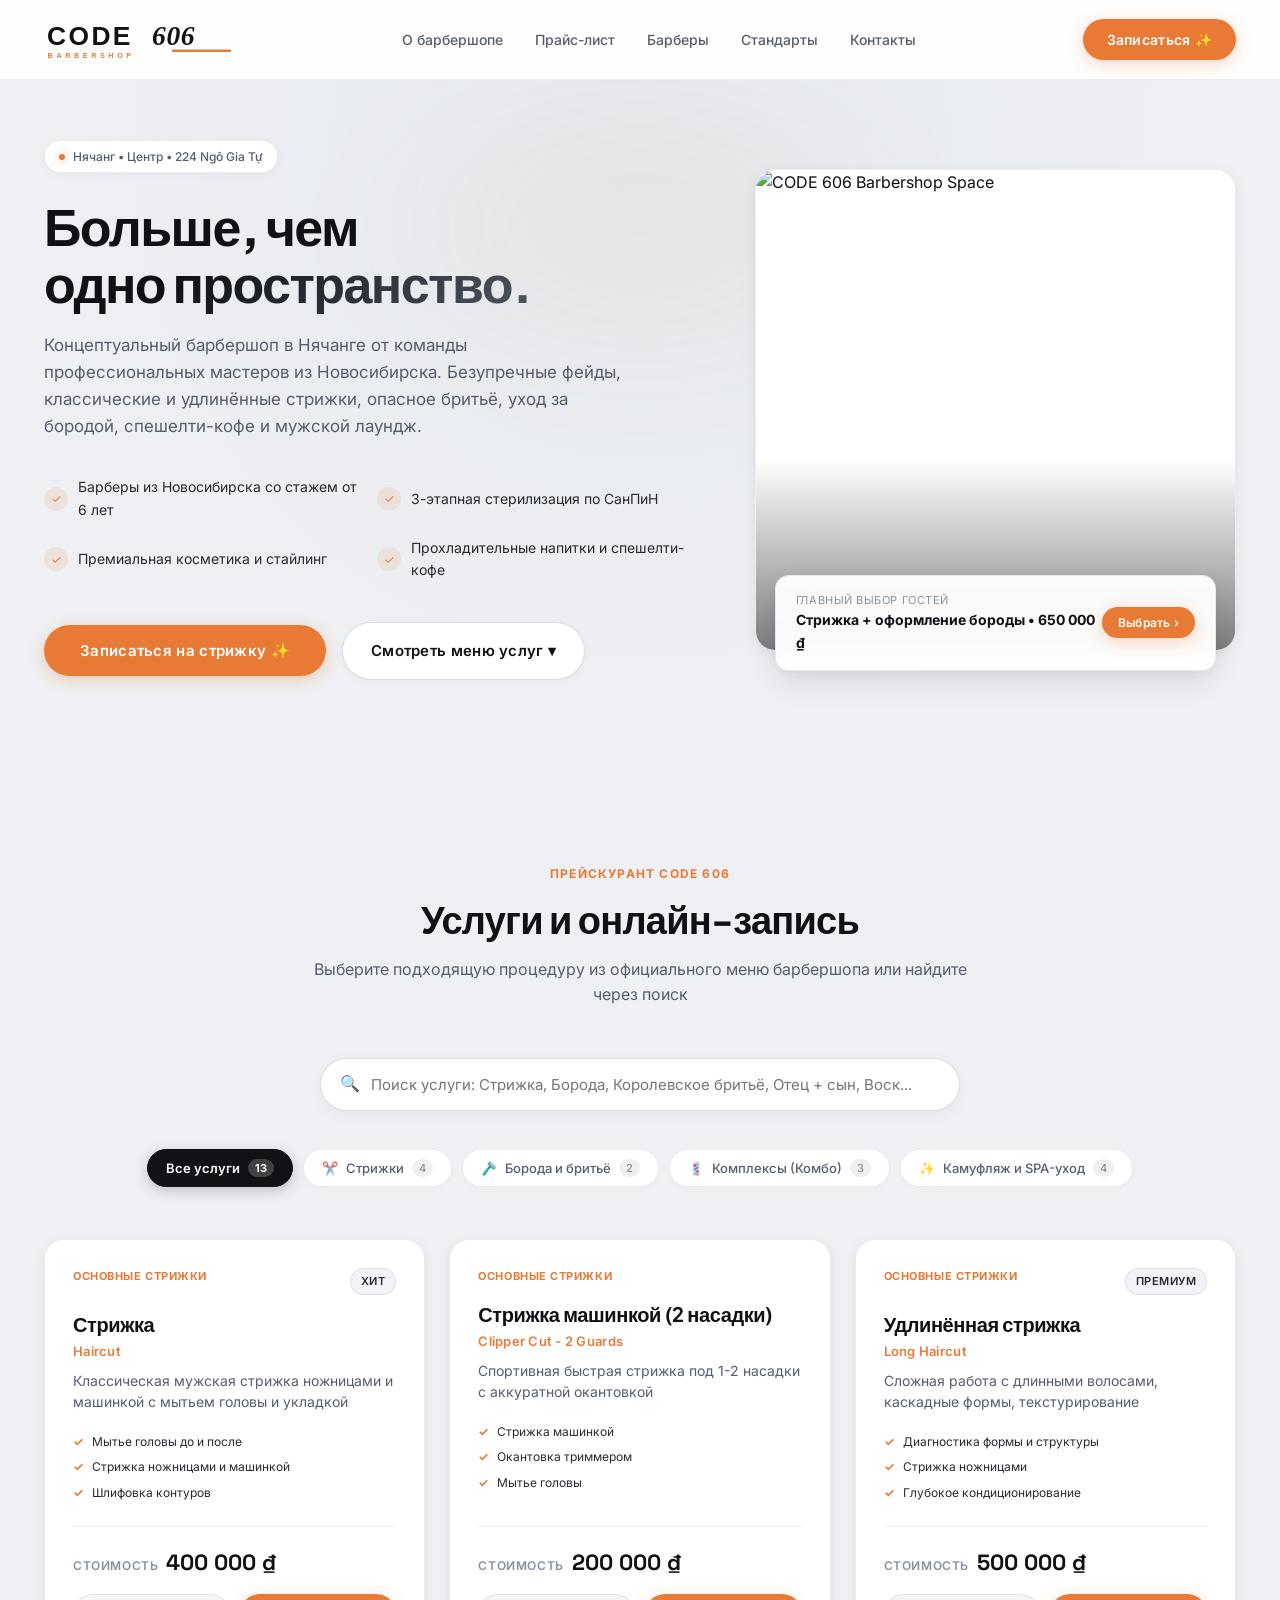
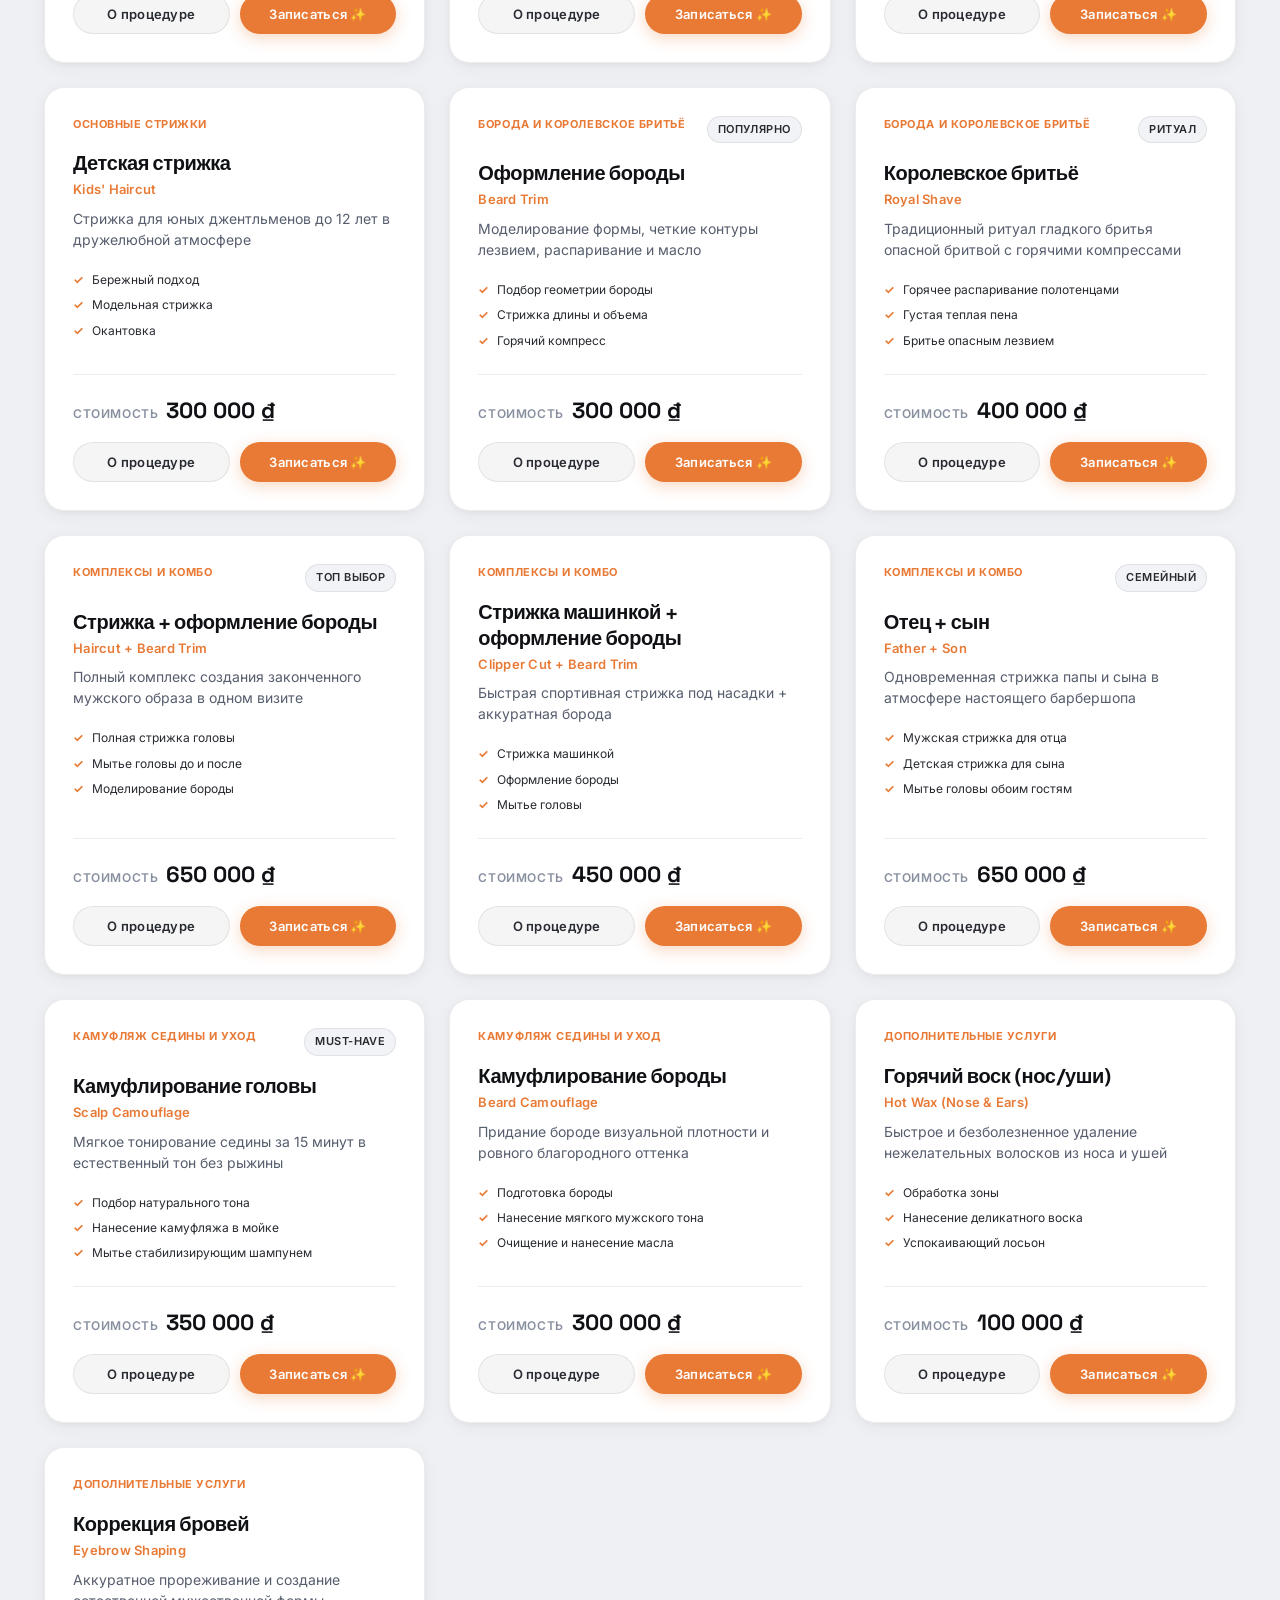
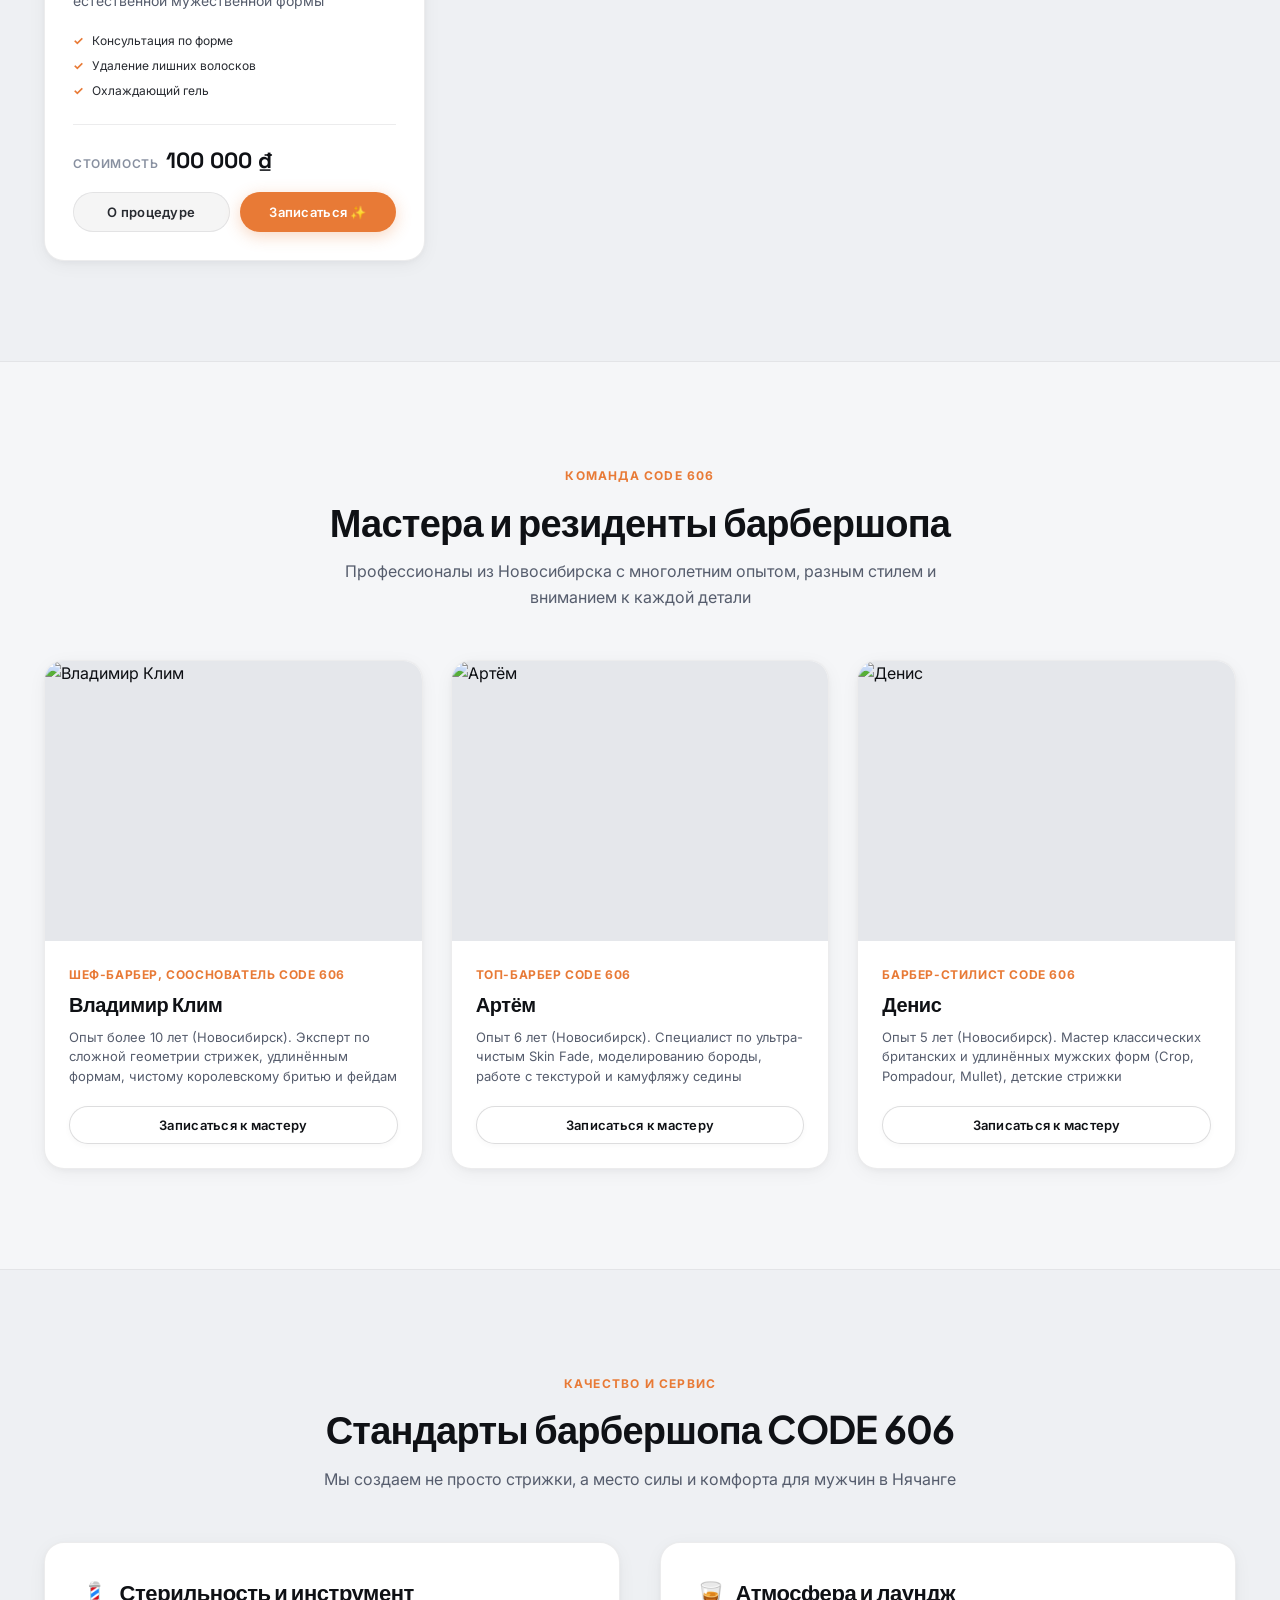
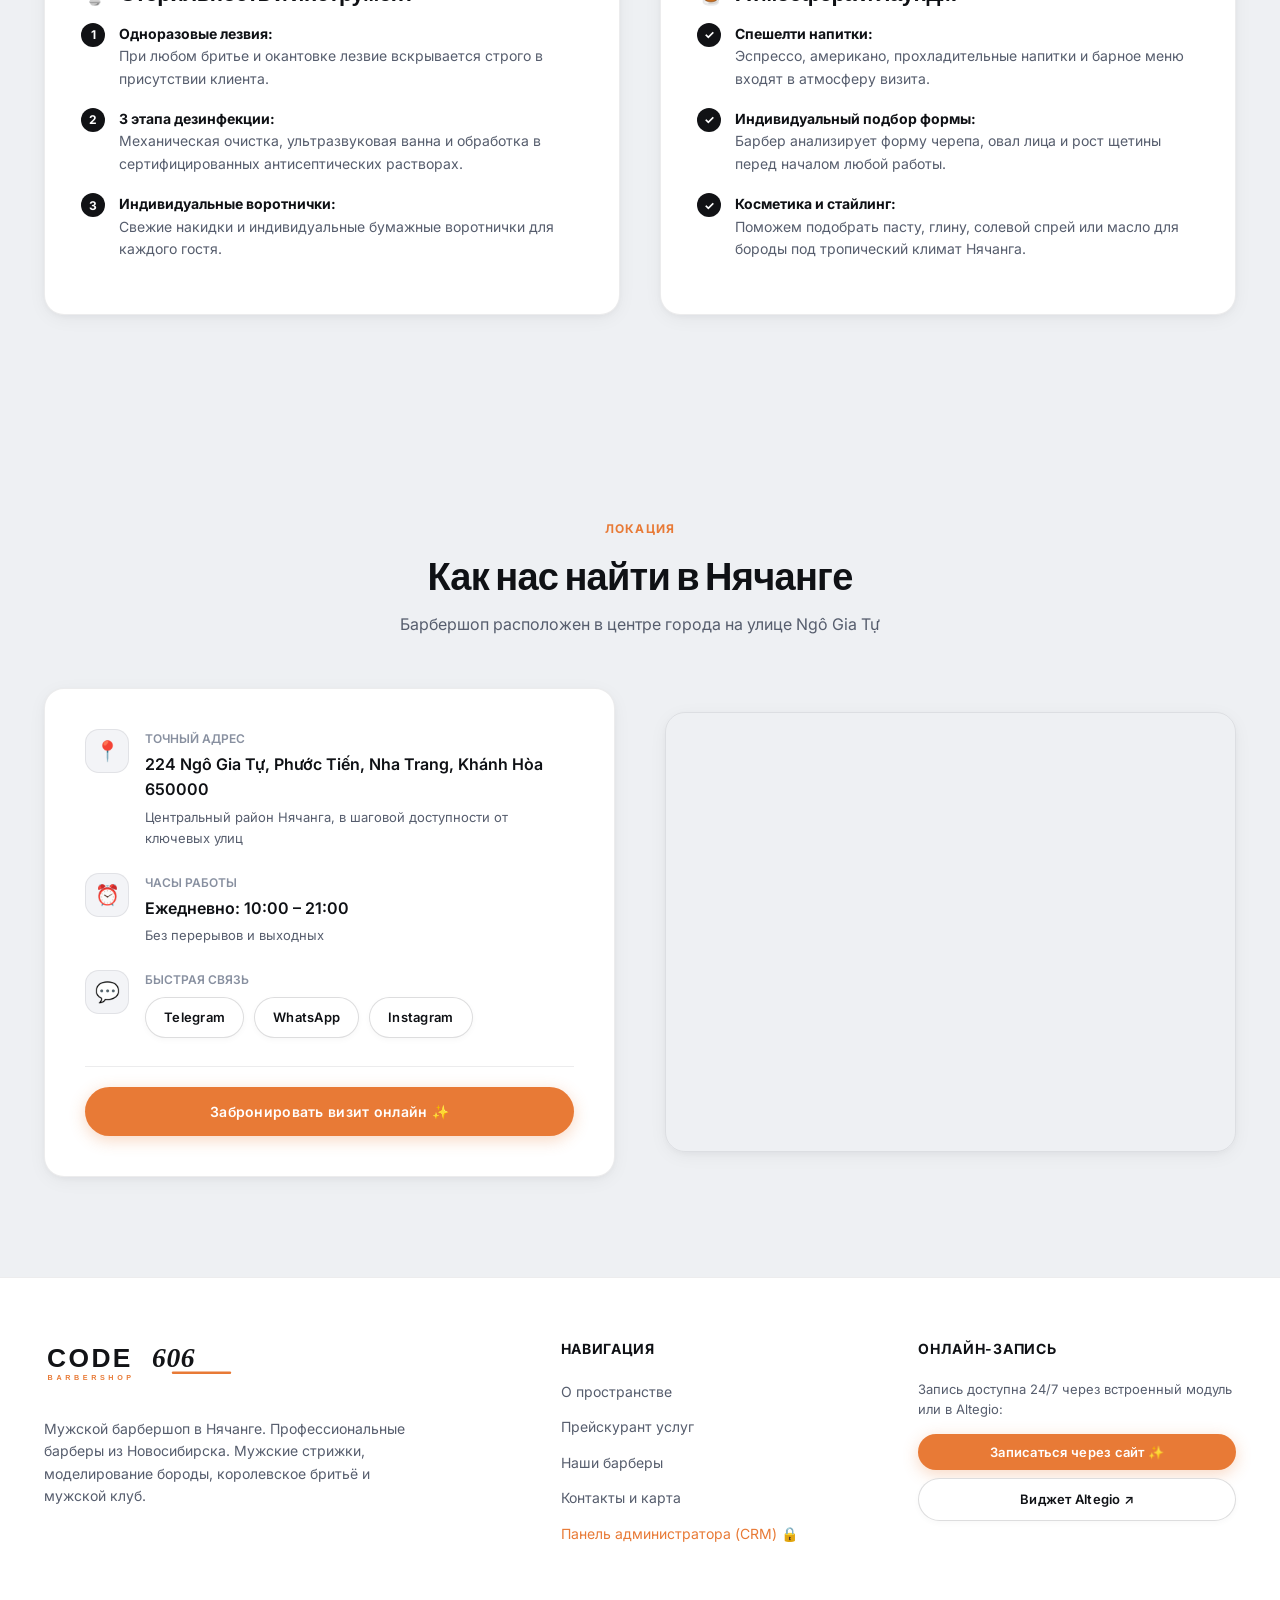
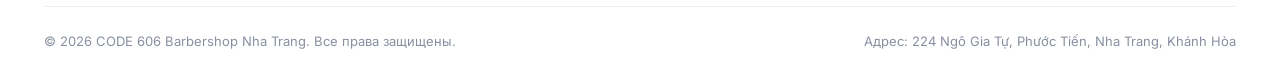
==== commit 702ae4cc: "Remove phone number from header and optimize mobile header layout" ====
--- a/code-606/index.html
+++ b/code-606/index.html
@@ -8,7 +8,7 @@
   <meta http-equiv="Expires" content="0">
   <title>CODE 606 Barbershop | Мужские стрижки и бритьё в Нячанге</title>
   <meta name="description" content="CODE 606 Barbershop в Нячанге (224 Ngô Gia Tự). Профессиональные барберы из Новосибирска. Мужские и детские стрижки, удлинённые формы, оформление бороды, королевское бритьё, камуфляж седины и воск.">
-  <link rel="stylesheet" href="css/style.css?v=2.0">
+  <link rel="stylesheet" href="css/style.css?v=2.2">
   <link rel="icon" type="image/svg+xml" href="assets/favicon.svg">
 </head>
 <body>
@@ -34,11 +34,8 @@
 
       <!-- Action Group -->
       <div class="header-actions">
-        <a href="tel:+84901928606" class="phone-pill">
-          <span>📞</span> +84 901 928 606
-        </a>
         <button class="btn btn-primary" onclick="window.bookingEngine.open()">
-          Записаться онлайн ✨
+          Записаться ✨
         </button>
       </div>
     </div>
--- a/code-606/css/style.css
+++ b/code-606/css/style.css
@@ -1378,6 +1378,19 @@
 }
 
 @media (max-width: 768px) {
+  :root {
+    --header-height: 70px;
+  }
+  .container {
+    padding: 0 16px;
+  }
+  .logo-wrap img {
+    height: 38px;
+  }
+  .header-actions .btn {
+    padding: 9px 18px;
+    font-size: 13px;
+  }
   .nav-links {
     display: none;
   }
@@ -1392,6 +1405,19 @@
   }
   .hero-title {
     font-size: 32px;
+  }
+}
+
+@media (max-width: 480px) {
+  .logo-wrap img {
+    height: 32px;
+  }
+  .header-actions .btn {
+    padding: 8px 14px;
+    font-size: 12px;
+  }
+  .hero-cta-group .btn {
+    width: 100%;
   }
 }
 
